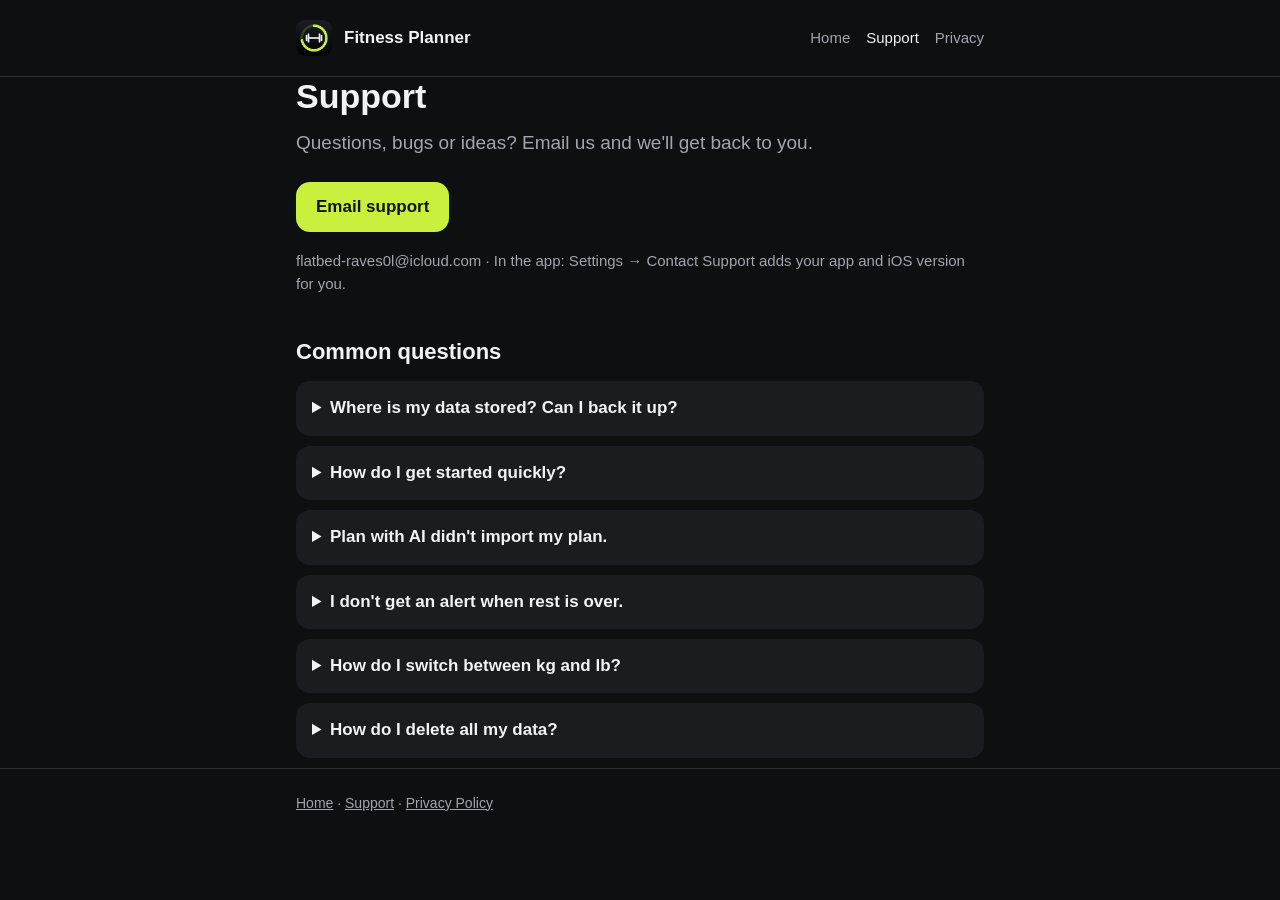
==== support.html @ 1bea37ac "Fitness Planner website: home, support, privacy policy Co-Authored-By: Claude Opus 5.5 <noreply@anth" ====
<!doctype html>
<html lang="en">
<head>
<meta charset="utf-8">
<meta name="viewport" content="width=device-width, initial-scale=1">
<title>Support – Fitness Planner</title>
<meta name="description" content="Get help with Fitness Planner, the free iPhone workout tracker and gym log. Contact support by email and read answers to common questions.">
<link rel="canonical" href="https://ntv317.github.io/fitness-planner/support.html">
<link rel="icon" href="icon.png">
<link rel="stylesheet" href="style.css">
</head>
<body>
<header class="site"><div class="wrap">
  <img src="icon.png" alt="" width="36" height="36">
  <a class="brand" href="./">Fitness Planner</a>
  <nav><a href="./">Home</a><a href="support.html" aria-current="page">Support</a><a href="privacy.html">Privacy</a></nav>
</div></header>

<main class="wrap">
  <h1>Support</h1>
  <p class="lead">Questions, bugs or ideas? Email us and we'll get back to you.</p>
  <p><a class="button" href="mailto:flatbed-raves0l@icloud.com?subject=Fitness%20Planner%20support">Email support</a></p>
  <p class="note">flatbed-raves0l@icloud.com · In the app: Settings → Contact Support adds your app and iOS version for you.</p>

  <h2>Common questions</h2>
  <details><summary>Where is my data stored? Can I back it up?</summary><p>Everything is stored on your iPhone. It is included in your normal iPhone or iCloud device backup, so restoring a backup to a new phone brings your workouts with it.</p></details>
  <details><summary>How do I get started quickly?</summary><p>On the welcome screen or the empty Routines tab, tap "Load Sample Plan" for a ready-made 3-day full-body plan. Then open Today and start the next workout.</p></details>
  <details><summary>Plan with AI didn't import my plan.</summary><p>Paste the AI's full reply, including the { } braces. If it still fails, ask the AI to reply with only the JSON from the prompt and paste again.</p></details>
  <details><summary>I don't get an alert when rest is over.</summary><p>Open Settings in Fitness Planner and tap "Allow Rest Alerts", or turn on notifications for Fitness Planner in the iPhone Settings app.</p></details>
  <details><summary>How do I switch between kg and lb?</summary><p>Settings → Weight unit. Weights are stored exactly; switching only changes how they're shown.</p></details>
  <details><summary>How do I delete all my data?</summary><p>Delete the app from your iPhone. This removes all of its data.</p></details>
</main>

<footer><div class="wrap">
  <a href="./">Home</a> · <a href="support.html">Support</a> · <a href="privacy.html">Privacy Policy</a>
</div></footer>
</body>
</html>
---- style.css ----
:root {
  color-scheme: dark;
  --bg: #0e0f11;
  --card: #1a1c20;
  --line: #2a2d33;
  --text: #f2f3f5;
  --muted: #a1a5ad;
  --lime: #c8f03c;
  --on-lime: #11140a;
}
* { box-sizing: border-box; }
html { -webkit-text-size-adjust: 100%; }
body {
  margin: 0;
  background: var(--bg);
  color: var(--text);
  font: 17px/1.55 -apple-system, BlinkMacSystemFont, "SF Pro Text", "Segoe UI", Roboto, Helvetica, Arial, sans-serif;
}
a { color: var(--lime); }
.wrap { max-width: 720px; margin: 0 auto; padding: 0 16px; }
header.site { padding: 20px 0; border-bottom: 1px solid var(--line); }
header.site .wrap { display: flex; align-items: center; gap: 12px; }
header.site img { width: 36px; height: 36px; border-radius: 9px; }
header.site a.brand { color: var(--text); text-decoration: none; font-weight: 700; }
header.site nav { margin-left: auto; display: flex; gap: 16px; font-size: 15px; }
header.site nav a { color: var(--muted); text-decoration: none; }
header.site nav a:hover, header.site nav a[aria-current] { color: var(--text); }
main { padding: 40px 0 56px; }
h1 { font-size: 34px; line-height: 1.15; margin: 0 0 12px; }
h2 { font-size: 22px; margin: 40px 0 12px; }
h3 { font-size: 17px; margin: 0 0 6px; }
p.lead { font-size: 19px; color: var(--muted); margin: 0 0 24px; }
.hero { display: flex; gap: 24px; align-items: center; flex-wrap: wrap; }
.hero img { width: 112px; height: 112px; border-radius: 26px; }
.hero > div { flex: 1 1 280px; }
.button {
  display: inline-block; background: var(--lime); color: var(--on-lime);
  font-weight: 700; text-decoration: none; padding: 12px 20px; border-radius: 14px;
}
.note { color: var(--muted); font-size: 15px; }
.grid { display: grid; grid-template-columns: repeat(auto-fit, minmax(200px, 1fr)); gap: 12px; }
.card { background: var(--card); border-radius: 16px; padding: 16px; }
.card p { margin: 0; color: var(--muted); font-size: 15px; }
ul { padding-left: 20px; }
li { margin: 6px 0; }
details { background: var(--card); border-radius: 14px; padding: 14px 16px; margin: 10px 0; }
summary { cursor: pointer; font-weight: 600; }
details p { color: var(--muted); margin: 8px 0 0; }
footer { border-top: 1px solid var(--line); padding: 24px 0; color: var(--muted); font-size: 14px; }
footer a { color: var(--muted); }
@media (max-width: 480px) {
  h1 { font-size: 28px; }
  header.site nav { gap: 12px; }
}
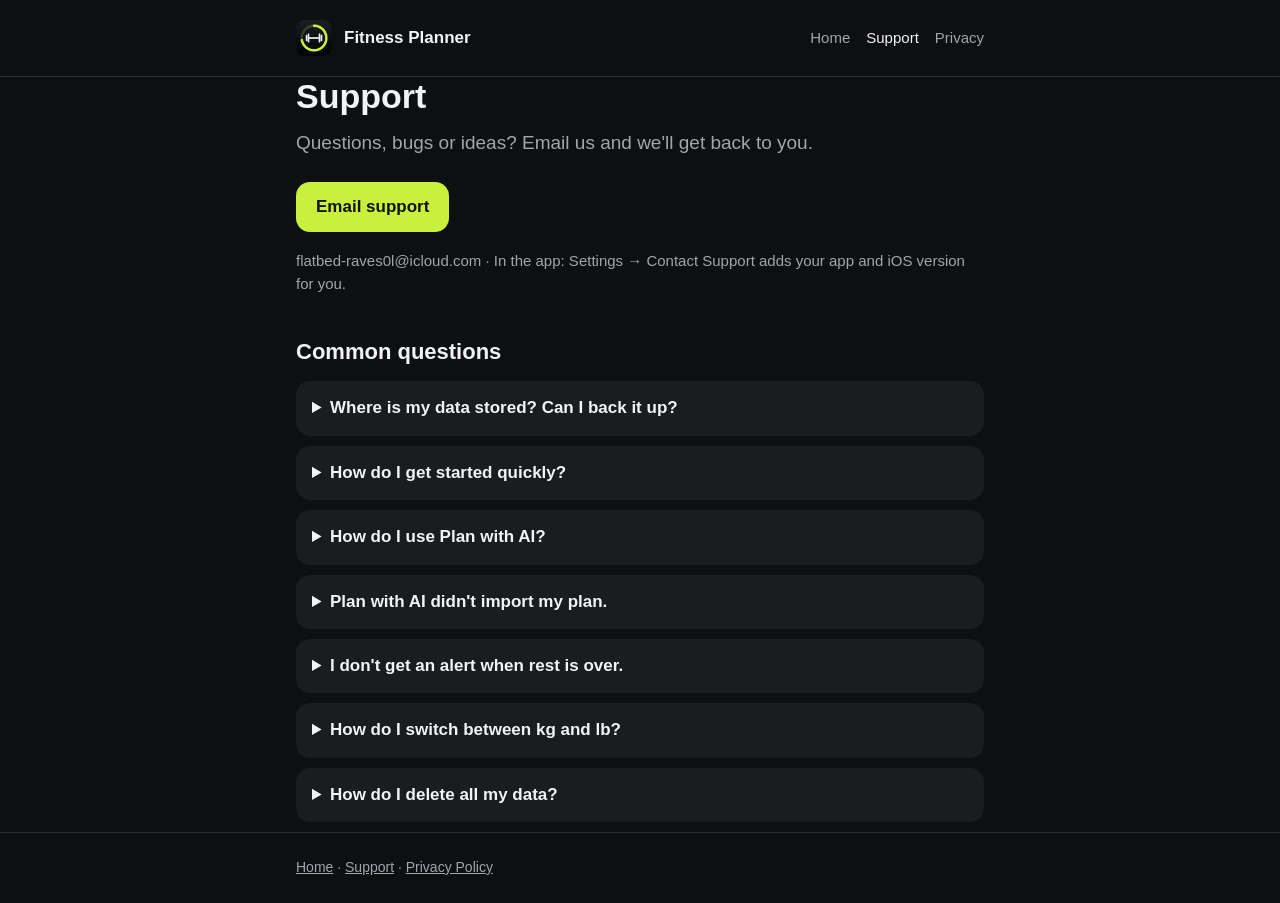
==== commit aa7b30f2: "Add step-by-step Plan with AI guide for non-technical users Co-Authored-By: Claude Opus 5.5 <noreply" ====
--- a/support.html
+++ b/support.html
@@ -25,7 +25,8 @@
   <h2>Common questions</h2>
   <details><summary>Where is my data stored? Can I back it up?</summary><p>Everything is stored on your iPhone. It is included in your normal iPhone or iCloud device backup, so restoring a backup to a new phone brings your workouts with it.</p></details>
   <details><summary>How do I get started quickly?</summary><p>On the welcome screen or the empty Routines tab, tap "Load Sample Plan" for a ready-made 3-day full-body plan. Then open Today and start the next workout.</p></details>
-  <details><summary>Plan with AI didn't import my plan.</summary><p>Paste the AI's full reply, including the { } braces. If it still fails, ask the AI to reply with only the JSON from the prompt and paste again.</p></details>
+  <details><summary>How do I use Plan with AI?</summary><p>1. Answer the questions in Plan with AI. 2. Copy the message the app writes. 3. Open any AI chat app (ChatGPT, Claude, Gemini…), paste it and send. 4. Wait until the AI has completely finished answering. 5. Tap the AI's copy button under its answer. 6. Go back to Fitness Planner and paste. <a href="./#plan-with-ai">See the step-by-step guide</a>.</p></details>
+  <details><summary>Plan with AI didn't import my plan.</summary><p>Most often the answer was copied before the AI finished, or only part of it was selected. Wait until the AI stops typing, then use its copy button (two small squares under the reply) instead of selecting text by hand, and paste again. The answer must include the { } brackets. If it still fails, send the AI: "Reply with only the JSON from my first message" and copy that answer.</p></details>
   <details><summary>I don't get an alert when rest is over.</summary><p>Open Settings in Fitness Planner and tap "Allow Rest Alerts", or turn on notifications for Fitness Planner in the iPhone Settings app.</p></details>
   <details><summary>How do I switch between kg and lb?</summary><p>Settings → Weight unit. Weights are stored exactly; switching only changes how they're shown.</p></details>
   <details><summary>How do I delete all my data?</summary><p>Delete the app from your iPhone. This removes all of its data.</p></details>
--- a/style.css
+++ b/style.css
@@ -42,6 +42,15 @@
 .card { background: var(--card); border-radius: 16px; padding: 16px; }
 .card p { margin: 0; color: var(--muted); font-size: 15px; }
 ul { padding-left: 20px; }
+/* Numbered how-to steps */
+ol.steps { list-style: none; counter-reset: step; padding: 0; margin: 16px 0; display: grid; gap: 10px; }
+ol.steps li { counter-increment: step; position: relative; background: var(--card); border-radius: 16px; padding: 14px 16px 14px 64px; margin: 0; }
+ol.steps li::before {
+  content: counter(step); position: absolute; left: 16px; top: 14px;
+  width: 32px; height: 32px; border-radius: 50%; background: var(--lime); color: var(--on-lime);
+  font-weight: 700; display: flex; align-items: center; justify-content: center;
+}
+ol.steps p { margin: 0; color: var(--muted); font-size: 15px; }
 li { margin: 6px 0; }
 details { background: var(--card); border-radius: 14px; padding: 14px 16px; margin: 10px 0; }
 summary { cursor: pointer; font-weight: 600; }
@@ -52,3 +61,8 @@
   h1 { font-size: 28px; }
   header.site nav { gap: 12px; }
 }
+/* Screenshot strip: scrolls sideways on phones, no page-wide horizontal scroll. */
+.shots { display: flex; gap: 12px; overflow-x: auto; scroll-snap-type: x mandatory; padding: 4px 0 12px; margin: 0 -16px; padding-inline: 16px; }
+.shots figure { margin: 0; flex: 0 0 200px; scroll-snap-align: start; }
+.shots img { width: 200px; height: auto; border-radius: 18px; display: block; }
+.shots figcaption { color: var(--muted); font-size: 13px; margin-top: 6px; }
